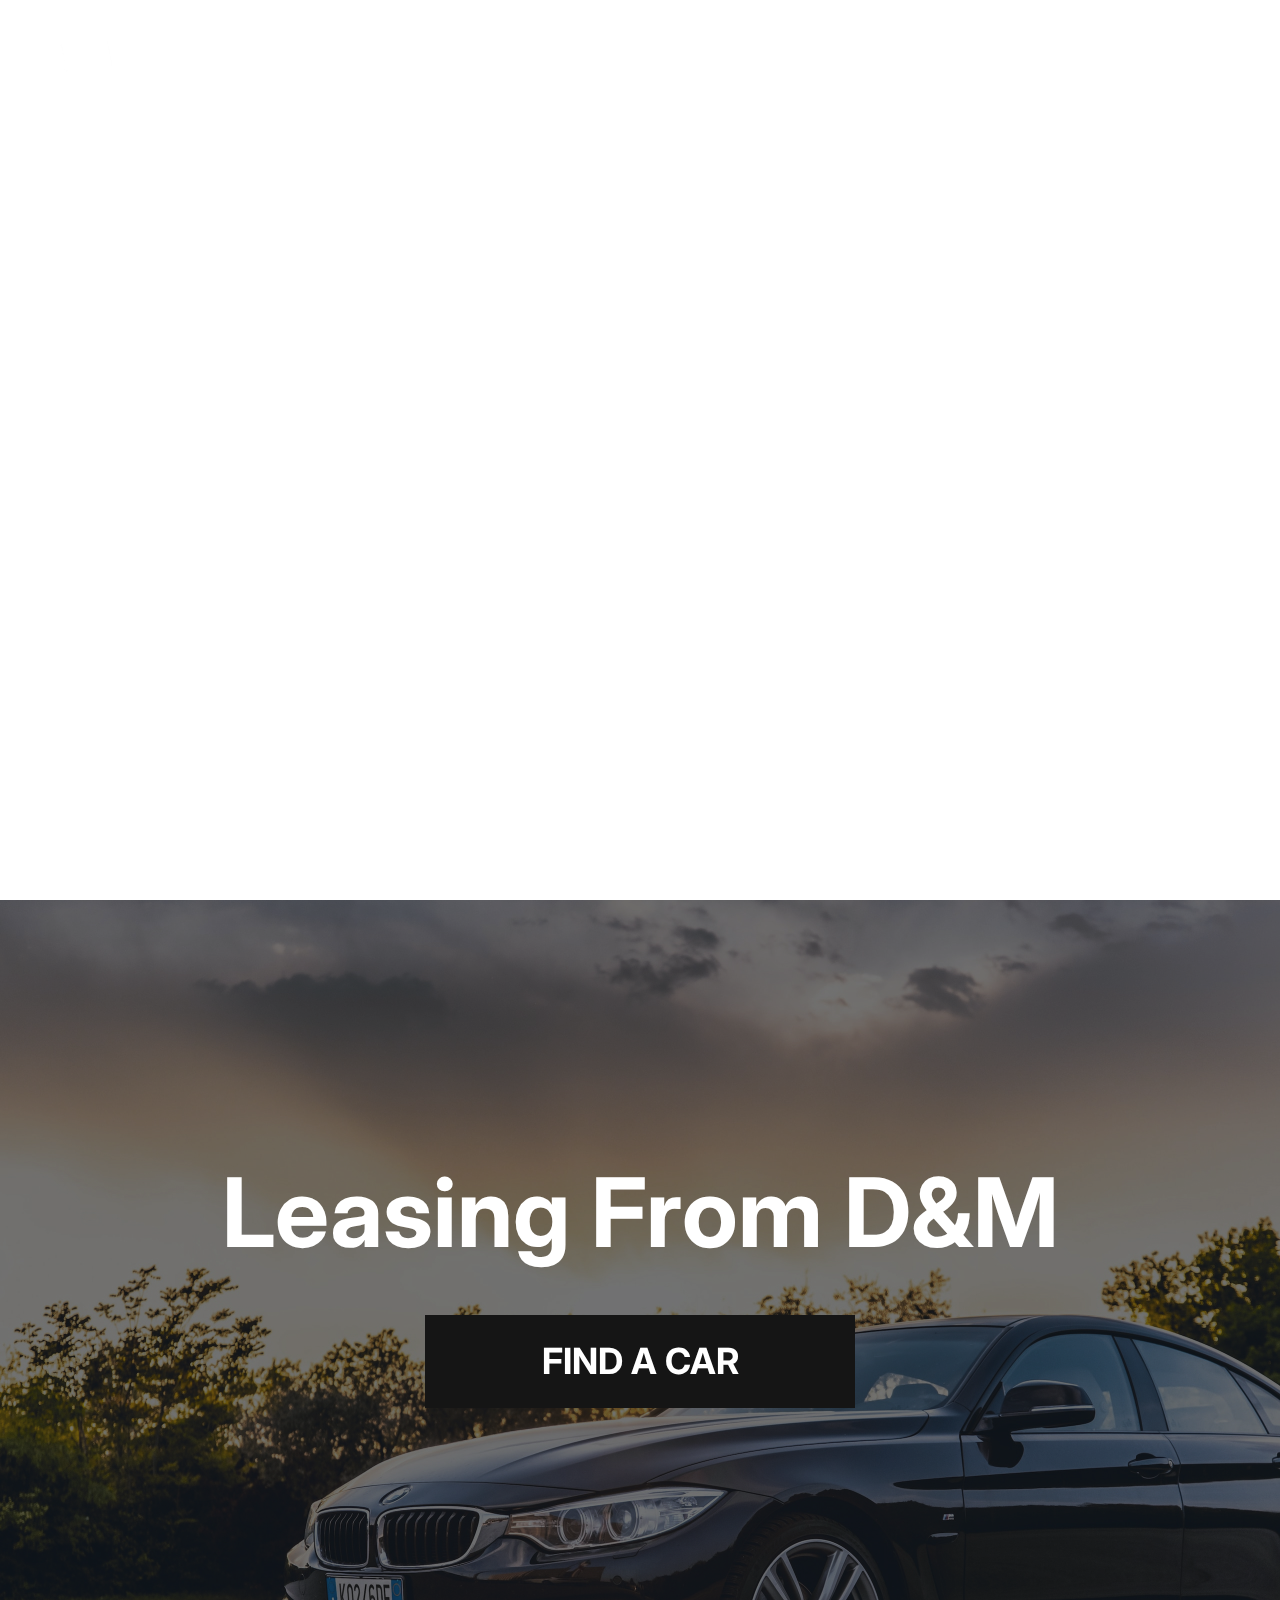
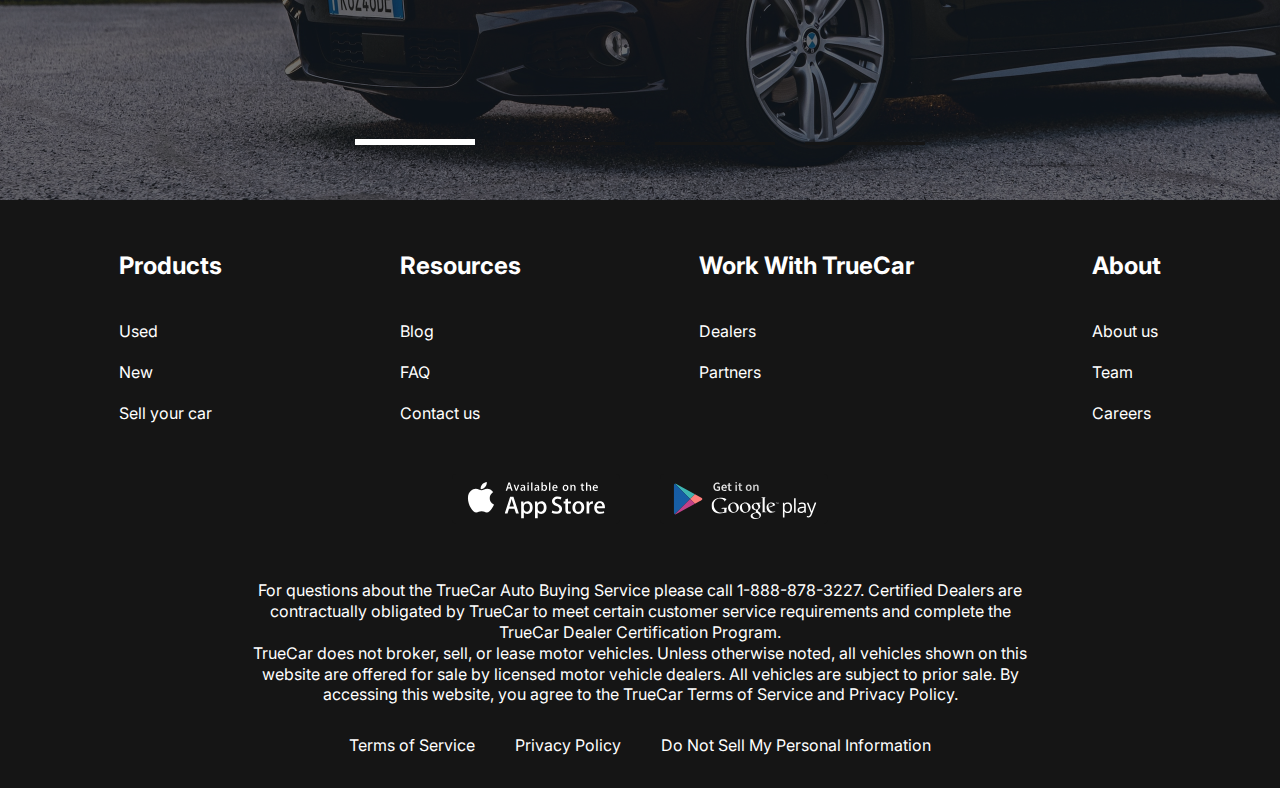
==== index.html @ af0cc196 "first commit 3:00" ====
<!DOCTYPE html>
<html lang="en">
<head>
  <meta charset="UTF-8">
  <meta http-equiv="X-UA-Compatible" content="IE=edge">
  <meta name="viewport" content="width=device-width, initial-scale=1.0">
  <title>Document</title>
  <link rel="preconnect" href="https://fonts.googleapis.com">
  <link rel="preconnect" href="https://fonts.gstatic.com" crossorigin>
  <link href="https://fonts.googleapis.com/css2?family=Inter:wght@400;700&family=Roboto:ital,wght@1,700&display=swap"
    rel="stylesheet">
    <link rel="stylesheet" href="https://cdn.jsdelivr.net/npm/swiper@11/swiper-bundle.min.css" />
  <link rel="stylesheet" href="css/style.css">
</head>
<body>

  <div class="wrapper">
    <header class="header header-main">
      <div class="container">
        <div class="header__inner">
          <a class="logo" href="#">
            <img class="logo__img" src="images/logo.svg" alt="">
          </a>
          <nav class="menu">
            <ul class="menu__list">
              <li class="menu__list-item">
                <a class="menu__list-link" href="#">NEW CARS</a>
              </li>
              <li class="menu__list-item">
                <a class="menu__list-link" href="#">PRE-OWNED CARS</a>
              </li>
              <li class="menu__list-item">
                <a class="menu__list-link" href="#">FINANCE</a>
              </li>
              <li class="menu__list-item">
                <a class="menu__list-link" href="#">LEASE VS BUY</a>
              </li>
              <li class="menu__list-item">
                <a class="menu__list-link" href="#">CONTACT US</a>
              </li>
            </ul>
          </nav>
        </div>
      </div>
    </header>
  </div>
    <main class="main">
     <section class="top">
      <div class="container">
        <h1 class="title">
          Leasing From D&M
        </h1>
        <a class="top__link" href="#">
          FIND A CAR 
        </a>
      </div>
     </section>
     <div class="slider">
      <div class="swiper">
        <div class="swiper-wrapper">
          <div class="swiper-slide" style="background-image: url(images/slide-1.jpg);"></div>
          <div class="swiper-slide" style="background-image: url(images/slide-1.jpg);"></div>
          <div class="swiper-slide" style="background-image: url(images/slide-1.jpg);"></div>
          <div class="swiper-slide" style="background-image: url(images/slide-1.jpg);"></div>

        </div>
        <div class="swiper-pagination"></div>
      </div>
     </div>
  </main>
    <footer class="footer">
      <div class="container">
        <nav class="footer__menu">
          <ul class="footer__menu-list">
            <li class="footer__menu-item">
              <p class="footer__menu-title">Products</p>
            </li>
            <li class="footer__menu-item">
              <a class="footer__menu-link" href="#">Used</a>
            </li>
            <li class="footer__menu-item">
              <a class="footer__menu-link" href="#">New</a>
            </li>
            <li class="footer__menu-item">
              <a class="footer__menu-link" href="#">Sell your car</a>
            </li>
          </ul>
          <ul class="footer__menu-list">
            <li class="footer__menu-item">
              <p class="footer__menu-title">Resources</p>
            </li>
            <li class="footer__menu-item">
              <a class="footer__menu-link" href="#">Blog</a>
            </li>
            <li class="footer__menu-item">
              <a class="footer__menu-link" href="#">FAQ</a>
            </li>
            <li class="footer__menu-item">
              <a class="footer__menu-link" href="#">Contact us</a>
            </li>
          </ul>
          <ul class="footer__menu-list">
            <li class="footer__menu-item">
              <p class="footer__menu-title">Work With TrueCar</p>
            </li>
            <li class="footer__menu-item">
              <a class="footer__menu-link" href="#">Dealers</a>
            </li>
            <li class="footer__menu-item">
              <a class="footer__menu-link" href="#">Partners</a>
            </li>
          </ul>
          <ul class="footer__menu-list">
            <li class="footer__menu-item">
              <p class="footer__menu-title">About</p>
            </li>
            <li class="footer__menu-item">
              <a class="footer__menu-link" href="#">About us</a>
            </li>
            <li class="footer__menu-item">
              <a class="footer__menu-link" href="#">Team</a>
            </li>
            <li class="footer__menu-item">
              <a class="footer__menu-link" href="#">Careers</a>
            </li>
          </ul>
        </nav>
          <ul class="app">
            <li class="app__item">
              <a class="app__class-link" href="#">
                <img class="app__item-img" src="images/appstore.svg" alt="">
              </a>
            </li>
            <li class="app__item">
              <a class="app__class-link" href="#">
                <img class="app__item-img" src="images/googleplay.svg" alt="">
              </a>
            </li>
          </ul>
          <div class="footer__copy">
            <p class="footer__copy-text">
              For questions about the TrueCar Auto Buying Service please call 1-888-878-3227.
              Certified Dealers are contractually obligated by TrueCar to meet certain customer service requirements and complete the
              TrueCar Dealer Certification Program.
            </p>
            <p class="footer__copy-text">
              TrueCar does not broker, sell, or lease motor vehicles. Unless otherwise noted, all vehicles shown on this website are
              offered for sale by licensed motor vehicle dealers. All vehicles are subject to prior sale. By accessing this website,
              you agree to the TrueCar Terms of Service and Privacy Policy.
            </p>
          </div>
          <nav class="copy__nav">
            <ul class="copy__nav-list">
              <li class="copy__nav-item">
                <a class="copy__nav-link" href="#">Terms of Service</a>
              </li>
              <li class="copy__nav-item">
                <a class="copy__nav-link" href="#">Privacy Policy</a>
              </li>
              <li class="copy__nav-item">
                <a class="copy__nav-link" href="#">Do Not Sell My Personal Information</a>
              </li>
            </ul>
          </nav>
      </div>
    </footer>
  </div>
  

  <script src="https://cdn.jsdelivr.net/npm/swiper@11/swiper-bundle.min.js"></script>
  <script src="js/main.js"></script>
</body>
</html>
---- css/style.css ----
html {
  box-sizing: border-box;
}

*,
*::after,
*::before {
  box-sizing: inherit;
  margin: 0;
  padding: 0;
}

html,
body {
  height: 100%;
}

ul {
  list-style-type: none;
}

a {
  text-decoration: none;
  color: inherit;
}

.wrapper {
  min-height: 100%;
  display: flex;
  flex-direction: column;
}

.container {
  max-width: 1220px;
  margin: 0 auto;
  padding: 10px auto;
}

body {
  font-family: 'Inter', sans-serif;
  font-size: 16px;
  font-weight: 400;
  line-height: 1.3;
}

.header {
  background-color: #151515;
}

.header-main {
  background-color: transparent;
  position: absolute;
  z-index: 5;
  left: 0;
  right: 0;
}

.header__inner {
  padding-top: 40px;
  padding-bottom: 45px;
  display: flex;
  justify-content: space-between;
  align-items: flex-end;
}

.menu__list {
  display: flex;
  gap: 35px;
}

.menu__list-link {
  color: #fff;
  text-transform: uppercase;
  font-weight: 700;
}

.footer {
  background-color: #151515;
  padding: 50px 0 32px;
  color: #fff;
}

.footer__menu {
  display: flex;
  justify-content: space-around;
  margin-bottom: 50px;
}

.footer__menu-list {
  max-width: 250px;
}

.footer__menu-title {
  font-weight: 700;
  font-size: 24px;
  padding-bottom: 20px;
}

.footer__menu-item+.footer__menu-item {
  padding-top: 20px;
}

.app {
  display: flex;
  justify-content: center;
  gap: 40px;
  margin-bottom: 52px;
}

.footer__copy {
  max-width: 800px;
  margin: 0 auto 30px;
  text-align: center;
}

.copy__nav-list {
  display: flex;
  justify-content: center;
  gap: 40px;
}

.main {
  flex-grow: 1;
}

.top {
  color: #fff;
  text-align: center;
  padding-top: 250px;
  padding-bottom: 50px;
  position: absolute;
  z-index: 5;
  left: 0;
  right: 0;
}

.title {
  padding-bottom: 40px;
  font-size: 96px;
  font-weight: 700;
}

.top__link {
  background-color: #151515;
  padding: 23px;
  max-width: 430px;
  width: 100%;
  display: inline-block;
  text-transform: uppercase;
  font-size: 36px;
  font-weight: 700;
}

.swiper::after{
  content: '';
  background: rgba(21, 21, 21,.6);
  position: absolute;
  z-index: 5;
  left: 0;
  right: 0;
  bottom: 0;
  top: 0;

}


.swiper-wrapper {
}

.swiper-slide {
  background-repeat: no-repeat;
  block-size: cover;
  background-position: center;
  height: 100vh;
}

.swiper-pagination-bullet{
  width: 120px;
  height: 3px;
  background-color: #151515;
  border-radius: 0;
  opacity: 1;
}


.swiper-pagination-horizontal.swiper-pagination-bullets .swiper-pagination-bullet {
  margin: 0 15px;
}
 

.swiper-pagination-bullets.swiper-pagination-horizontal {
  bottom: 50px;
}

.swiper-pagination-bullet-active{
  height: 6px;
  background-color: #fff;
}
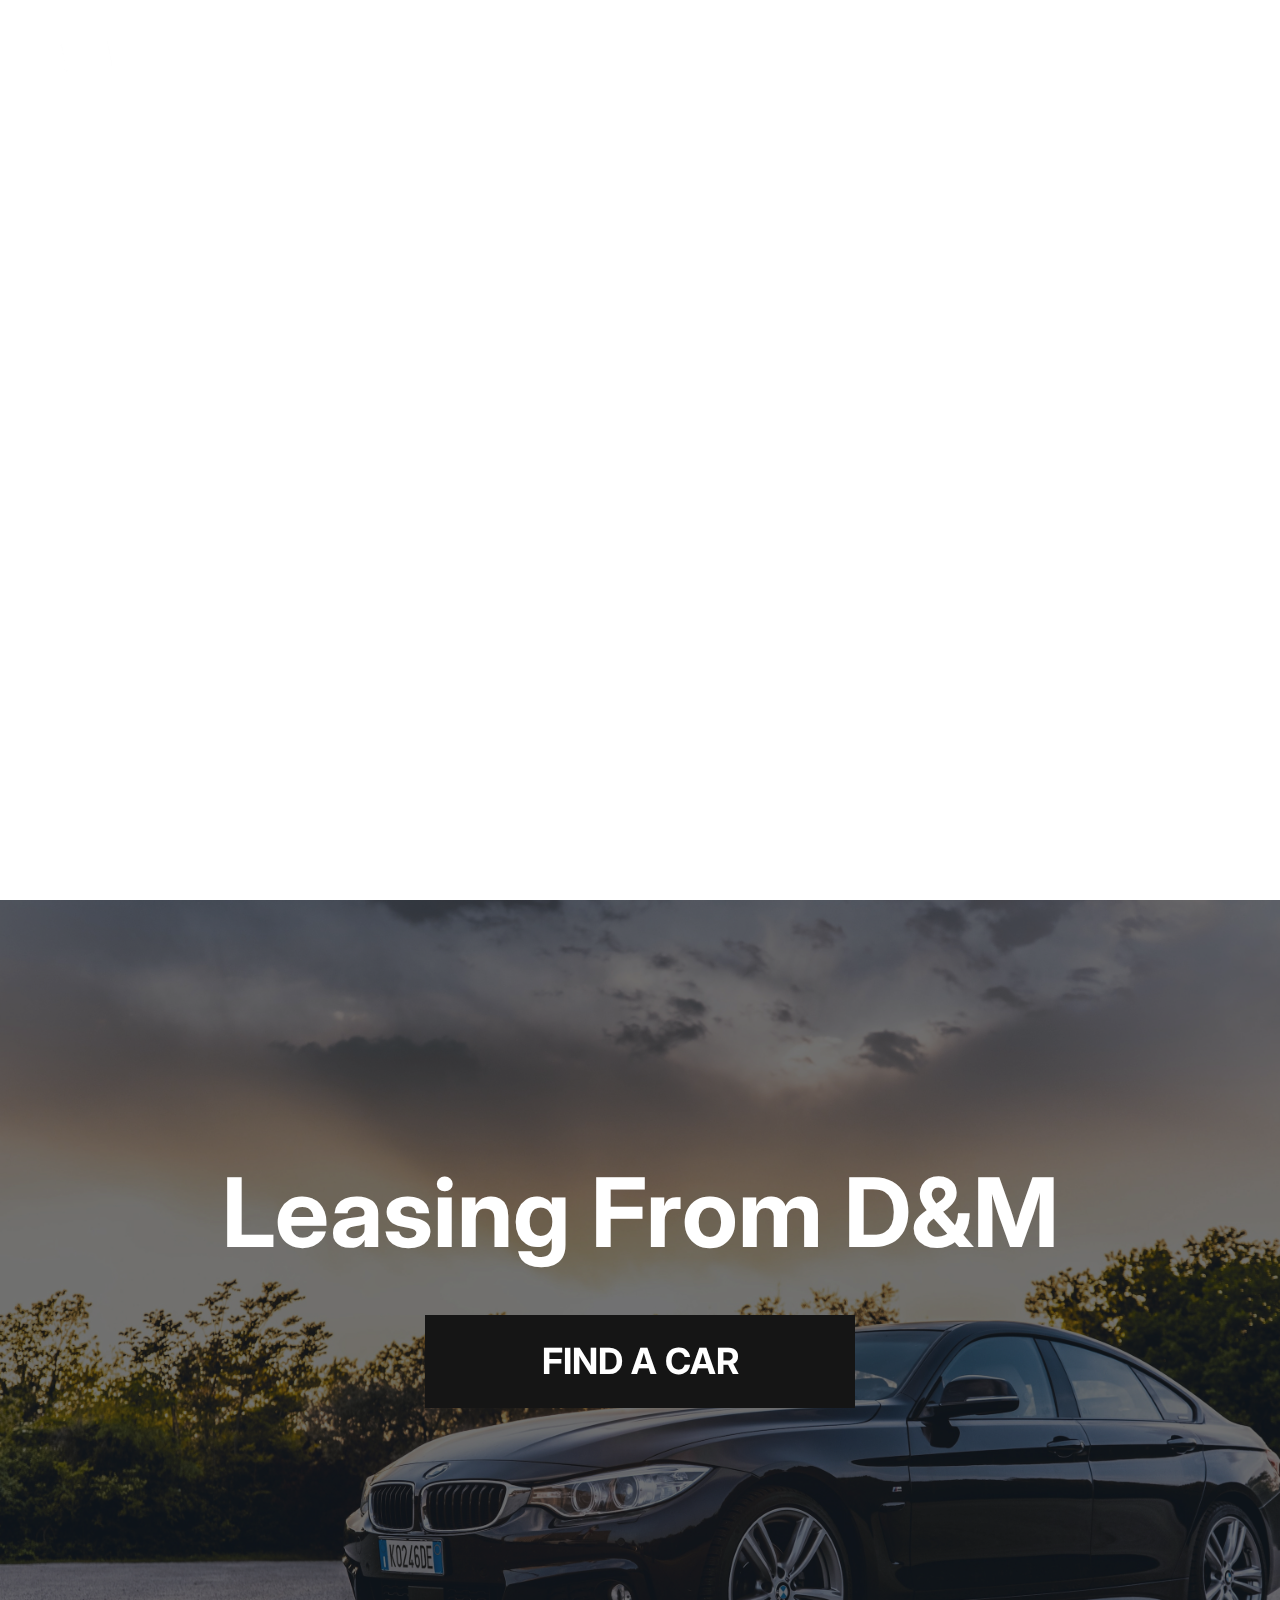
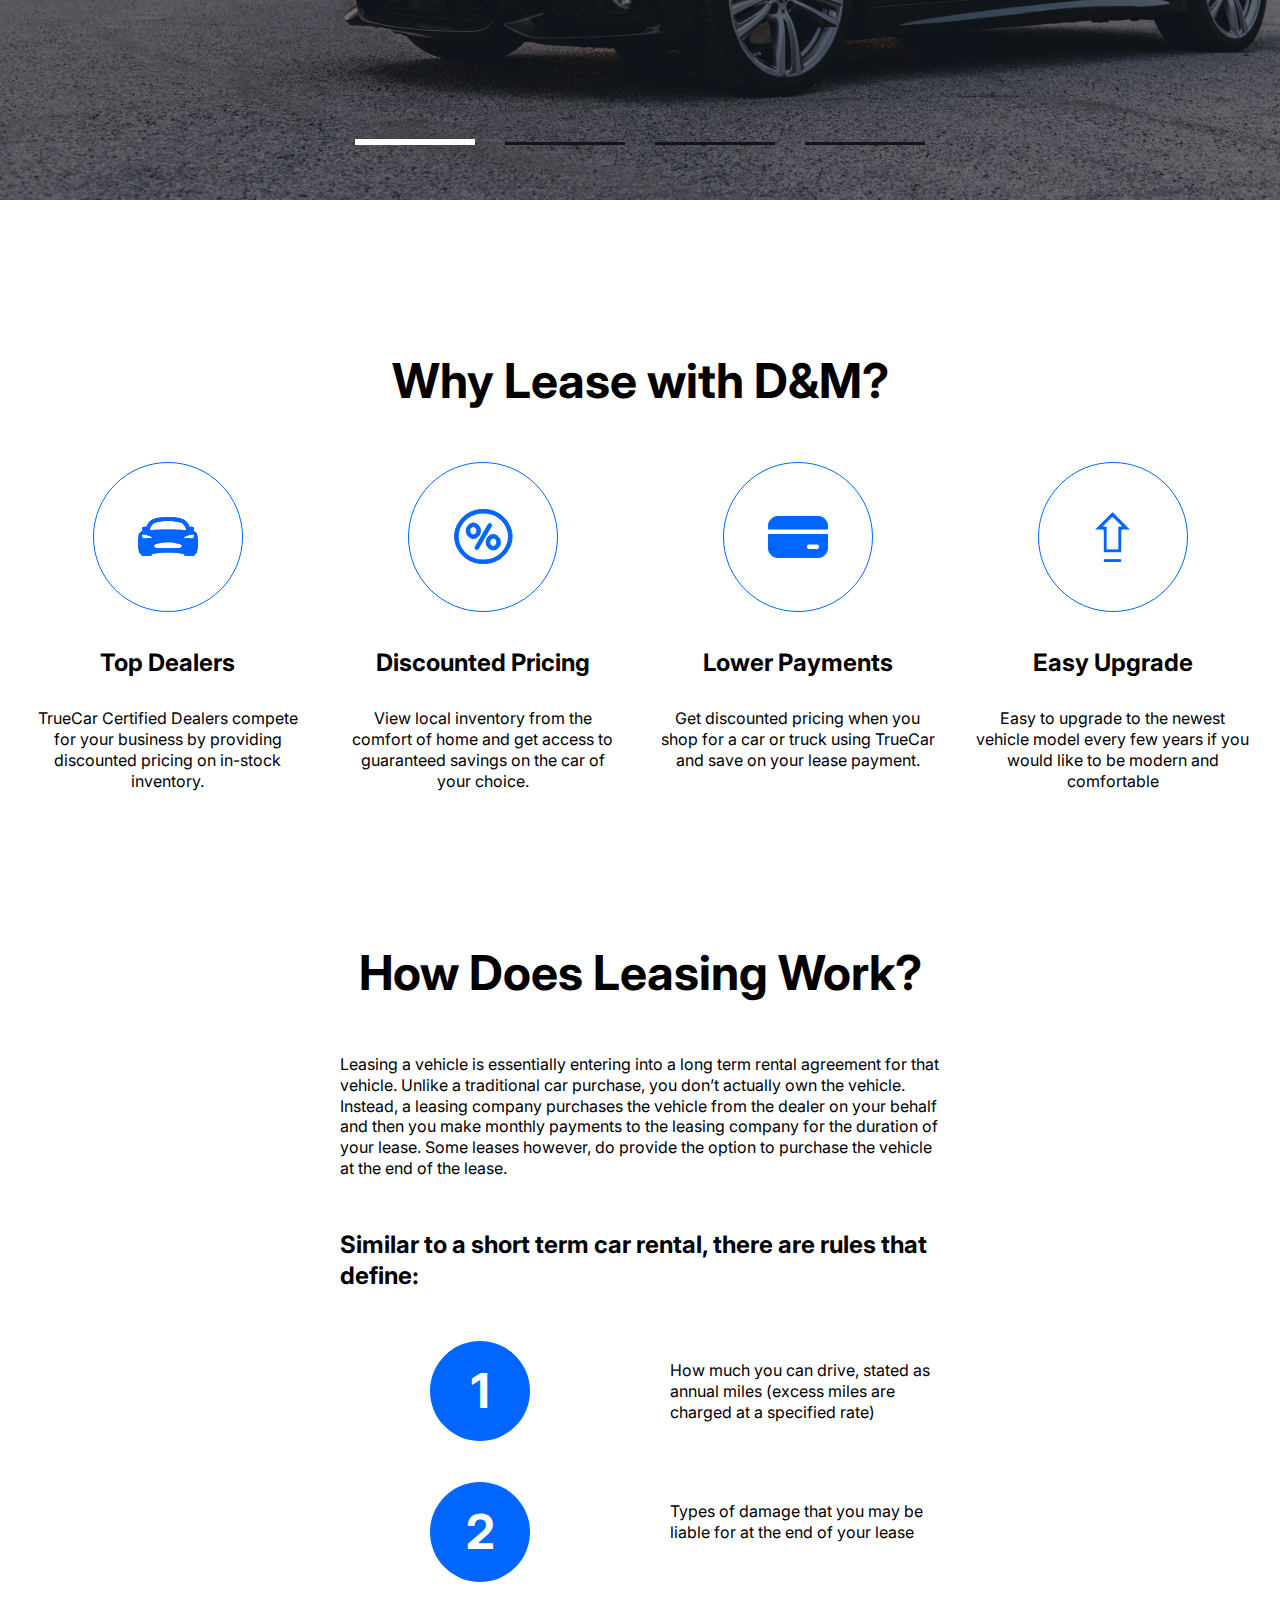
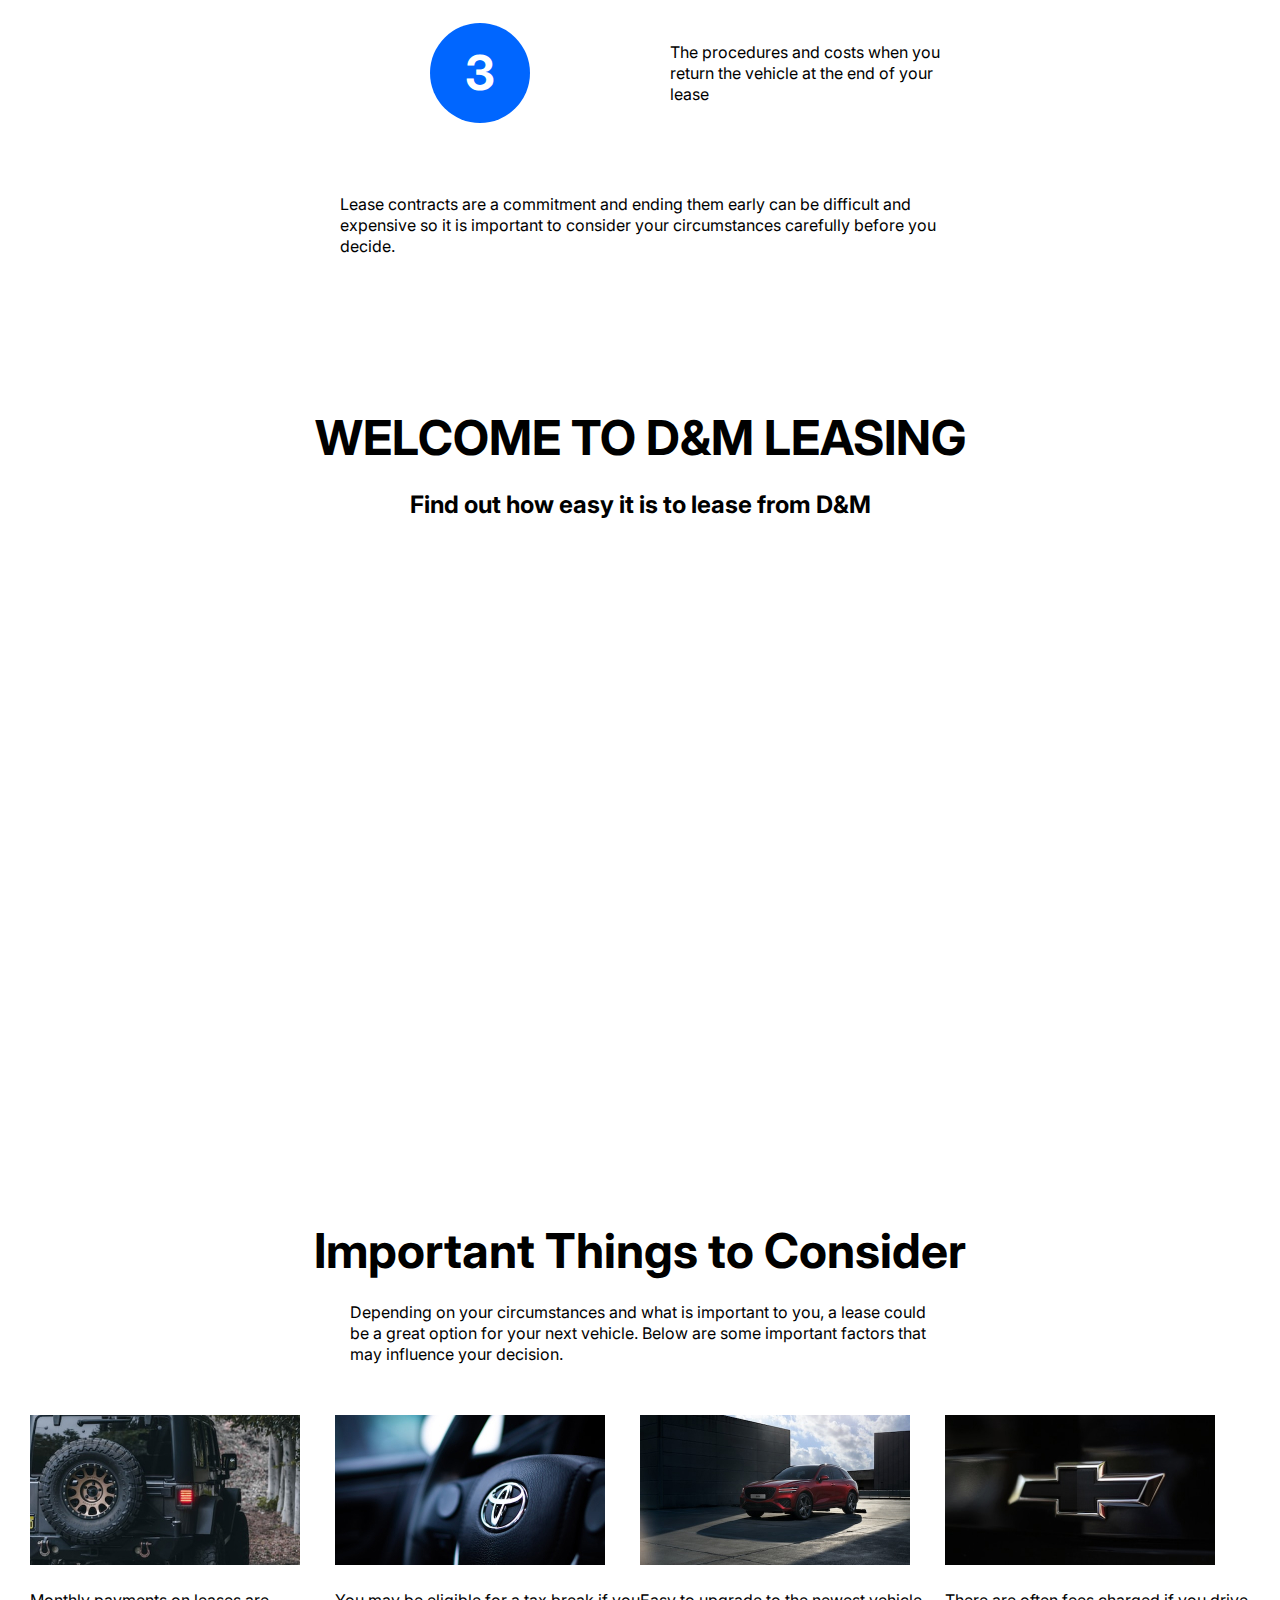
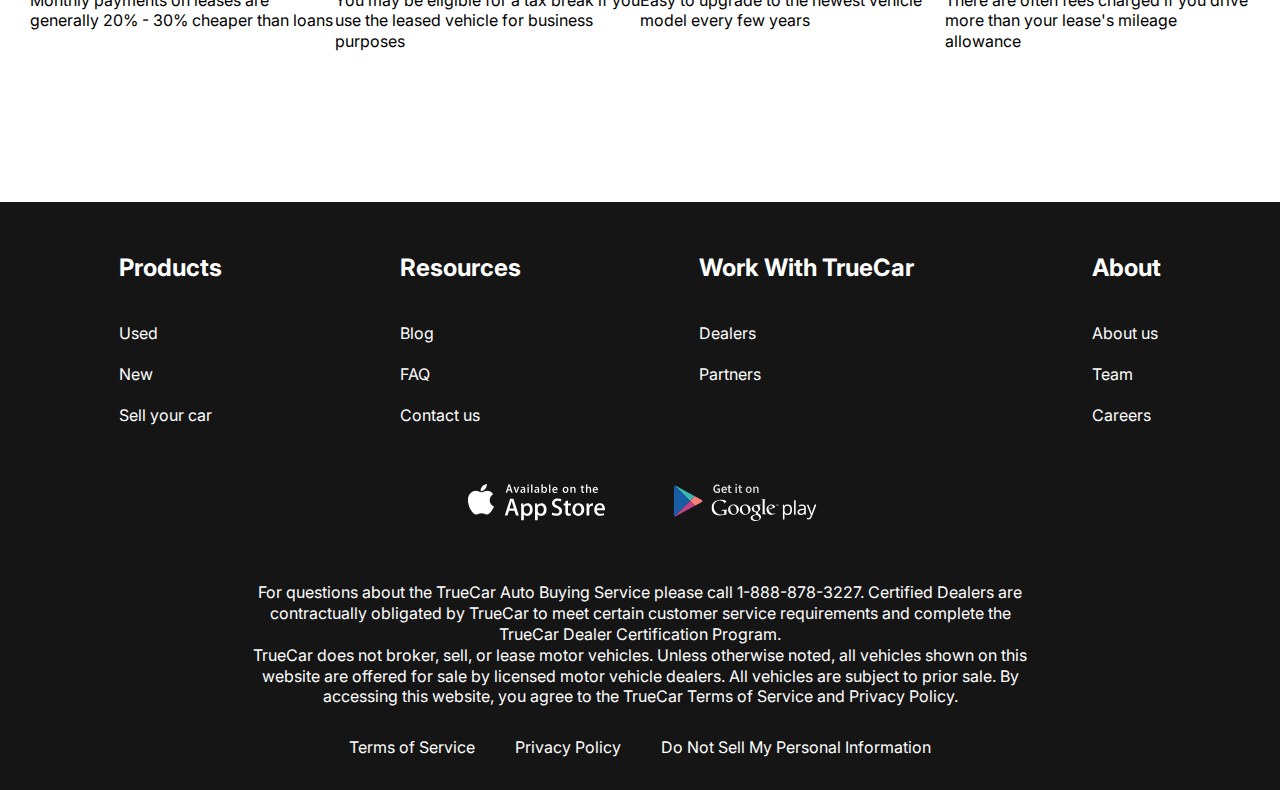
==== commit 7e9e46ce: "add contacts- page" ====
--- a/index.html
+++ b/index.html
@@ -7,18 +7,17 @@
   <title>Document</title>
   <link rel="preconnect" href="https://fonts.googleapis.com">
   <link rel="preconnect" href="https://fonts.gstatic.com" crossorigin>
-  <link href="https://fonts.googleapis.com/css2?family=Inter:wght@400;700&family=Roboto:ital,wght@1,700&display=swap"
+  <link href="https://fonts.googleapis.com/css2?family=Inter:wght@400;700&display=swap"
     rel="stylesheet">
-    <link rel="stylesheet" href="https://cdn.jsdelivr.net/npm/swiper@11/swiper-bundle.min.css" />
+    <link rel="stylesheet" href="https://cdn.jsdelivr.net/npm/swiper@9/swiper-bundle.min.css" />
   <link rel="stylesheet" href="css/style.css">
 </head>
 <body>
-
-  <div class="wrapper">
+ <div class="wrapper">
     <header class="header header-main">
       <div class="container">
         <div class="header__inner">
-          <a class="logo" href="#">
+          <a class="logo" href="index.html">
             <img class="logo__img" src="images/logo.svg" alt="">
           </a>
           <nav class="menu">
@@ -36,7 +35,7 @@
                 <a class="menu__list-link" href="#">LEASE VS BUY</a>
               </li>
               <li class="menu__list-item">
-                <a class="menu__list-link" href="#">CONTACT US</a>
+                <a class="menu__list-link" href="contacts.html">CONTACT US</a>
               </li>
             </ul>
           </nav>
@@ -62,11 +61,139 @@
           <div class="swiper-slide" style="background-image: url(images/slide-1.jpg);"></div>
           <div class="swiper-slide" style="background-image: url(images/slide-1.jpg);"></div>
           <div class="swiper-slide" style="background-image: url(images/slide-1.jpg);"></div>
-
         </div>
         <div class="swiper-pagination"></div>
       </div>
      </div>
+     <section class="why-lease">
+      <div class="container">
+        <h2 class="section-title">
+          Why Lease with D&M?
+        </h2>
+        <ul class="why-lease__list">
+          <li class="why-lease__item">
+            <img class="why-lease__item-img" src="images/why-lease-1.svg" alt="">
+            <h3 class="why-lease__item-title">
+              Top Dealers
+            </h3>
+            <p class="why-lease__item-text">
+              TrueCar Certified Dealers compete for your business by providing discounted pricing on in-stock inventory.
+            </p>
+          </li>
+            <li class="why-lease__item">
+            <img class="why-lease__item-img" src="images/why-lease-2.svg" alt="">
+            <h3 class="why-lease__item-title">
+              Discounted Pricing
+            </h3>
+            <p class="why-lease__item-text">
+              View local inventory from the comfort of home and get access to guaranteed savings on the car of your choice.
+            </p>
+          </li>
+          <li class="why-lease__item">
+            <img class="why-lease__item-img" src="images/why-lease-3.svg" alt="">
+            <h3 class="why-lease__item-title">
+              Lower Payments
+            </h3>
+            <p class="why-lease__item-text">
+              Get discounted pricing when you shop for a car or truck using TrueCar and save on your lease payment.
+            </p>
+          </li>
+          <li class="why-lease__item">
+            <img class="why-lease__item-img" src="images/why-lease-4.svg" alt="">
+            <h3 class="why-lease__item-title">
+              Easy Upgrade
+            </h3>
+            <p class="why-lease__item-text">
+              Easy to upgrade to the newest vehicle model every few years if you would like to be modern and comfortable
+            </p>
+          </li>
+        </ul>
+      </div>
+     </section>
+     <section class="how-does">
+      <div class="container">
+        <div class="how-does__inner">
+          <h2 class="section-title">
+            How Does Leasing Work?
+          </h2>
+          <p class="how-does__text">
+            Leasing a vehicle is essentially entering into a long term rental agreement for that vehicle. Unlike a traditional car
+            purchase, you don’t actually own the vehicle. Instead, a leasing company purchases the vehicle from the dealer on your
+            behalf and then you make monthly payments to the leasing company for the duration of your lease. Some leases however, do
+            provide the option to purchase the vehicle at the end of the lease.
+          </p>
+          <h4 class="how__does-title">
+            Similar to a short term car rental, there are rules that define:
+          </h4>
+          <ol class="how__does-list">
+            <li class="how__does-item">
+              How much you can drive, stated as annual miles (excess miles are charged at a specified rate)
+            </li>
+            <li class="how__does-item">
+              Types of damage that you may be liable for at the end of your lease
+            </li>
+            <li class="how__does-item">
+              The procedures and costs when you return the vehicle at the end of your lease
+            </li>
+          </ol>
+           <p class="how-does__text">
+            Lease contracts are a commitment and ending them early can be difficult and expensive so it is important to consider
+            your circumstances carefully before you decide.
+           </p>
+        </div>
+      </div>
+    </section>
+    <section class="video">
+      <div class="container">
+        <h2 class="section-title video__title">
+          WELCOME TO D&M LEASING
+        </h2>
+        <p class="video__text">
+          Find out how easy it is to lease from D&M
+        </p>
+        <iframe class="video__content" width="1000" height="500" src="https://www.youtube.com/embed/INRncaJ6Dxc?si=k_NRk_J0hWysjQ5Q&amp;controls=0"
+          title="YouTube video player" frameborder="0"
+          allow="accelerometer; autoplay; clipboard-write; encrypted-media; gyroscope; picture-in-picture; web-share"
+          allowfullscreen></iframe>
+      </div>
+    </section>
+    <section class="important">
+      <div class="container">
+        <h2 class="section-title important__title">
+          Important Things to Consider
+        </h2>
+        <p class="important__text">
+          Depending on your circumstances and what is important to you, a lease could be a great option for your next vehicle.
+          Below are some important factors that may influence your decision.
+        </p>
+        <ul class="important__list">
+          <li class="important__item">
+            <img class="important__item-img" src="images/imp-1.jpg" alt="">
+            <p class="important__item-text">
+              Monthly payments on leases are generally 20% - 30% cheaper than loans
+            </p>
+          </li>
+          <li class="important__item">
+            <img class="important__item-img" src="images/imp-2.jpg" alt="">
+            <p class="important__item-text">
+              You may be eligible for a tax break if you use the leased vehicle for business purposes
+            </p>
+          </li>
+          <li class="important__item">
+            <img class="important__item-img" src="images/imp-3.jpg" alt="">
+            <p class="important__item-text">
+              Easy to upgrade to the newest vehicle model every few years
+            </p>
+          </li>
+          <li class="important__item">
+            <img class="important__item-img" src="images/imp-4.jpg" alt="">
+            <p class="important__item-text">
+              There are often fees charged if you drive more than your lease's mileage allowance
+            </p>
+          </li>
+        </ul>
+      </div>
+    </section>
   </main>
     <footer class="footer">
       <div class="container">
@@ -167,7 +294,7 @@
   </div>
   
 
-  <script src="https://cdn.jsdelivr.net/npm/swiper@11/swiper-bundle.min.js"></script>
+  <script src="https://cdn.jsdelivr.net/npm/swiper@9/swiper-bundle.min.js"></script>
   <script src="js/main.js"></script>
 </body>
 </html>--- a/css/style.css
+++ b/css/style.css
@@ -1,10 +1,8 @@
 html {
   box-sizing: border-box;
-}
-
-*,
-*::after,
-*::before {
+ }
+
+*, *::after,  *::before {
   box-sizing: inherit;
   margin: 0;
   padding: 0;
@@ -22,32 +20,39 @@
 a {
   text-decoration: none;
   color: inherit;
-}
-
-.wrapper {
+} 
+
+.section-title{
+  margin-bottom: 50px;
+  font-size: 48px;
+  font-weight: 700;
+  text-align: center;
+}
+
+.wrapper{
   min-height: 100%;
   display: flex;
   flex-direction: column;
 }
 
-.container {
+.container{
   max-width: 1220px;
   margin: 0 auto;
   padding: 10px auto;
 }
 
-body {
+body{
   font-family: 'Inter', sans-serif;
   font-size: 16px;
   font-weight: 400;
   line-height: 1.3;
 }
 
-.header {
+.header{
   background-color: #151515;
 }
 
-.header-main {
+.header-main{
   background-color: transparent;
   position: absolute;
   z-index: 5;
@@ -68,7 +73,7 @@
   gap: 35px;
 }
 
-.menu__list-link {
+.menu__list-link { 
   color: #fff;
   text-transform: uppercase;
   font-weight: 700;
@@ -96,7 +101,7 @@
   padding-bottom: 20px;
 }
 
-.footer__menu-item+.footer__menu-item {
+.footer__menu-item + .footer__menu-item {
   padding-top: 20px;
 }
 
@@ -153,7 +158,7 @@
 
 .swiper::after{
   content: '';
-  background: rgba(21, 21, 21,.6);
+  background: rgba(21,21,21,.6);
   position: absolute;
   z-index: 5;
   left: 0;
@@ -164,12 +169,10 @@
 }
 
 
-.swiper-wrapper {
-}
 
 .swiper-slide {
   background-repeat: no-repeat;
-  block-size: cover;
+  background-size: cover;
   background-position: center;
   height: 100vh;
 }
@@ -195,4 +198,226 @@
 .swiper-pagination-bullet-active{
   height: 6px;
   background-color: #fff;
-}+}
+
+.why-lease{
+  padding: 150px 0;
+}
+
+.why-lease__list{
+  display: grid;
+  grid-template-columns: repeat(4, 1fr);
+  gap: 40px;
+  text-align: center;
+}
+.why-lease__item-img{
+  margin-bottom: 30px;
+
+}
+.why-lease__item-title{
+ margin-bottom: 30px;
+ font-size: 24px;
+ font-weight: 700;
+}
+
+.how-does{
+  padding-bottom: 150px;
+}
+.how-does__inner{
+  max-width: 600px;
+  margin: 0 auto;
+}
+
+.how__does-title{
+  font-size: 24px;
+  font-weight: 700;
+  padding-top: 50px;
+}
+
+.how__does-list{
+  padding: 50px 0 70px;
+  counter-reset: myCounter;
+}
+
+.how__does-item{
+  list-style-type: none;
+  width: 270px;
+  position: relative;
+  margin-left: auto;
+  padding-left: 240px;
+  box-sizing: content-box;
+  padding: 19px 0 19px 240px;
+  min-height: 63px;
+}
+
+.how__does-item + .how__does-item{
+ margin-top: 40px;
+}
+
+.how__does-item::before{
+  counter-increment: myCounter;
+  content: counter(myCounter);
+  display: flex;
+  justify-content: center;
+  align-items: center; 
+  font-size: 48px;
+  font-weight: 700;
+  background-color: #0066ff;
+  width: 100px;
+  height: 100px;
+  border-radius: 50%;
+  color: #fff;
+  position: absolute;
+  left: 0;
+  top: 0;
+} 
+
+.video{
+  padding-bottom: 150px;
+}
+
+.video__title{
+  margin-bottom: 20px;
+} 
+
+.video__text{
+  font-size: 24px;
+  font-weight: 700;
+  margin-bottom: 50px;
+  text-align: center;
+}
+
+.video__content{
+  margin: 0 auto;
+  display: block;
+}
+.important{
+  padding-bottom: 150px;
+}
+
+.important__title{
+  margin-bottom: 20px;
+}
+.important__text{
+  max-width: 580px;
+  margin: 0 auto 50px;
+}
+
+.important__list{
+  display: grid;
+  grid-template-columns: repeat(4, 1fr);
+}
+
+.important__item-img{
+  margin-bottom: 20px;
+}
+
+.contacts{
+  padding: 100px 0 150px;
+}
+
+.contacts__title{
+  margin-bottom: 20px;
+}
+
+.contacts__text{
+  text-align: center;
+  font-weight: 700;
+  font-size: 24px;
+  margin-bottom: 50px;
+  padding: 0 100px;
+}
+
+.form{
+  max-width: 580px;
+  margin: 0 auto;
+  display: flex; 
+  justify-content: space-between;
+  flex-wrap: wrap;
+}
+
+.form__input{
+  width: 270px;
+  padding: 18px 20px;
+  display: inline-block;
+  border: 1px solid #0066FF;
+  margin-bottom: 50px;
+  font-family: 'Inter', sans-serif;
+  font-size: 16px;
+  font-weight: 400;
+  line-height: 1.3;
+  color: #000;
+}
+   
+
+.form__input::placeholder,
+.form__textarea::placeholder{
+  font-family: 'Inter', sans-serif;
+  font-size: 16px;
+  font-weight: 400;
+  line-height: 1.3;
+  color: #000;
+  opacity: 0.5;
+}
+
+.form__textarea{
+  width: 100%;
+  resize: none;
+  padding: 28px 20px;
+  height: 290px;
+  border: 1px solid #0066FF;
+  font-family: 'Inter', sans-serif;
+  font-size: 16px;
+  font-weight: 400;
+  line-height: 1.3;
+  color: #000;
+  margin-bottom: 50px;
+}
+
+.form__btn{
+  text-transform: uppercase;
+  color: #fff;
+  background-color: #151515;
+  font-family: 'Inter', sans-serif;
+  font-size: 16px;
+  font-weight: 400;
+  padding: 13px 61px;
+  margin: 0 auto;
+}
+
+.blog{
+  padding-bottom: 150px;
+}
+
+.blog__items{
+  display: grid;
+  grid-template-columns: repeat(2, 1fr);
+  gap: 40px;
+}
+
+.blog__item{
+  display: flex;
+  justify-content: space-between;
+  flex-wrap: wrap;
+}
+
+.blog__item-img{
+  margin-bottom: 30px;
+  width: 100%;
+}
+
+.blog__item-title{
+  flex-basis: 446px;
+  font-size: 24px;
+  font-weight: 700;
+}
+
+.blog__item-link{
+  color: #fff;
+  background-color: #0066ff;
+  padding: 4px 20px;
+}
+
+
+
+
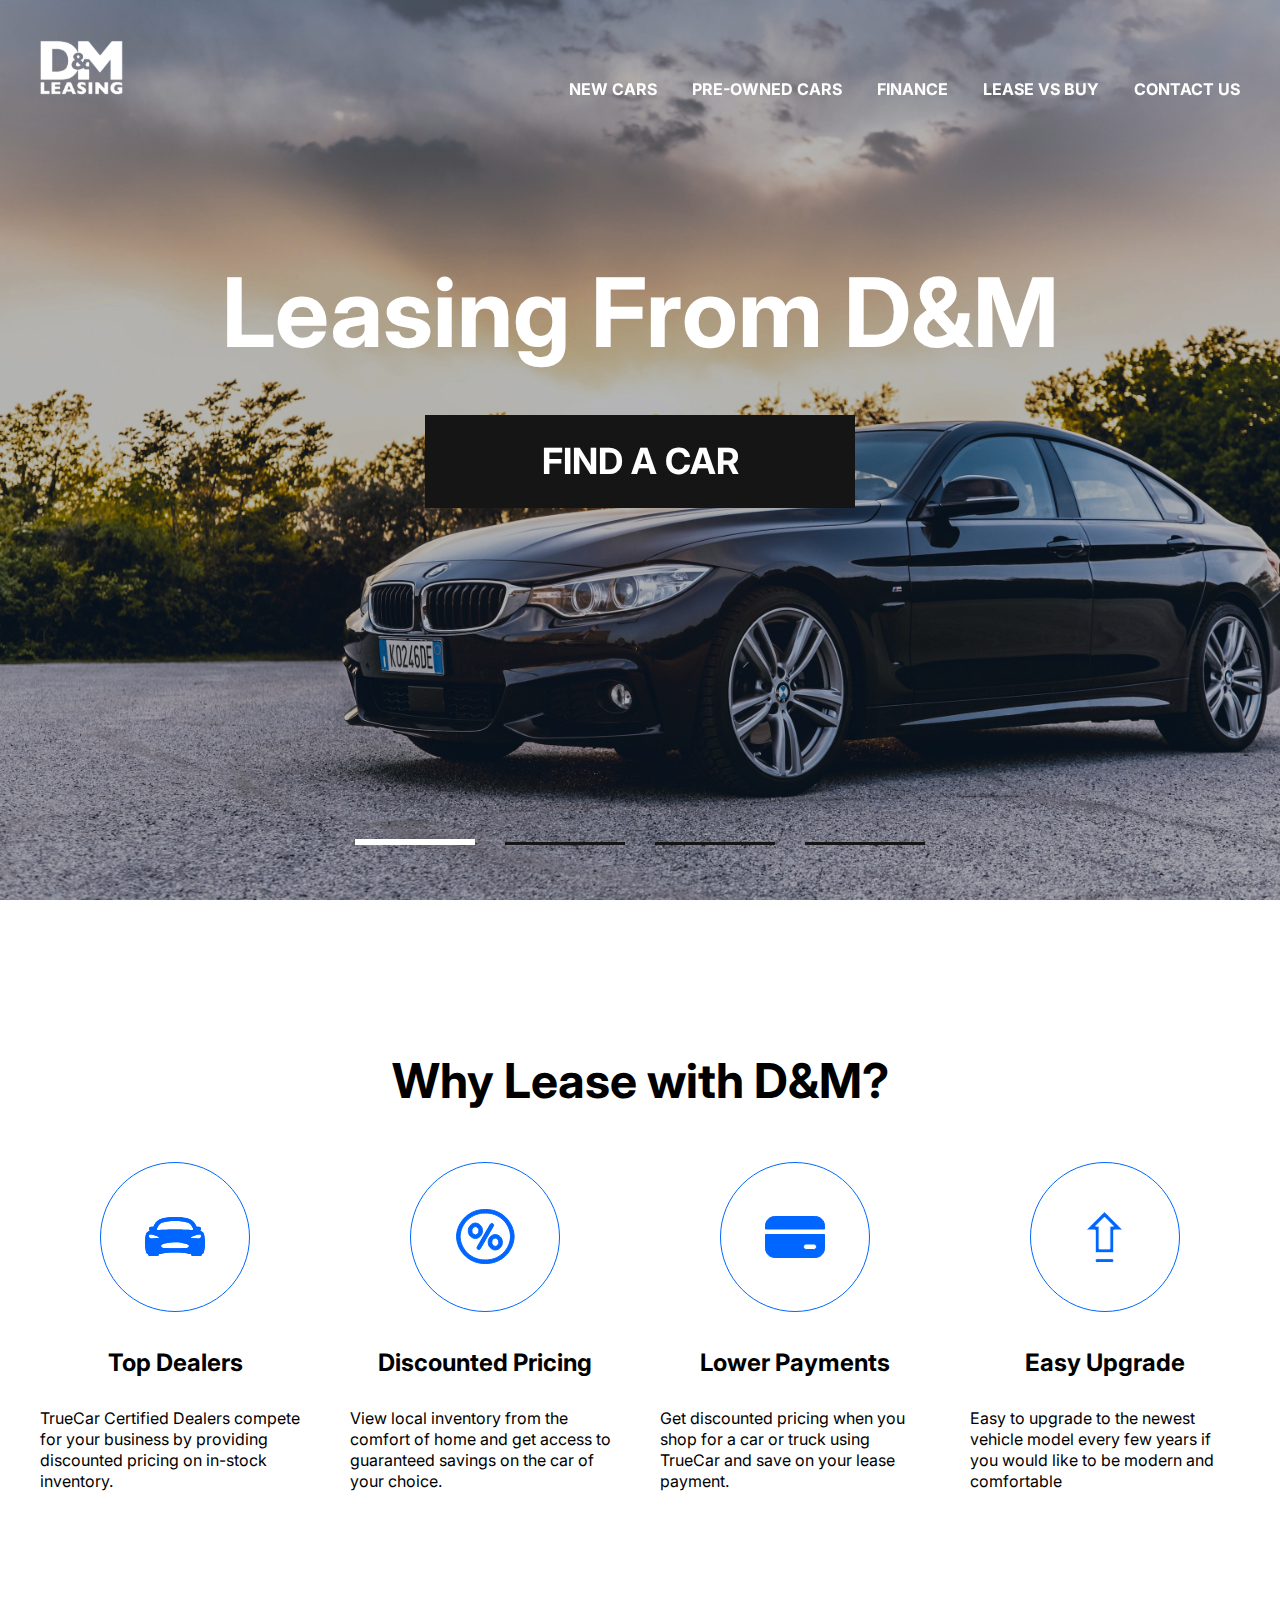
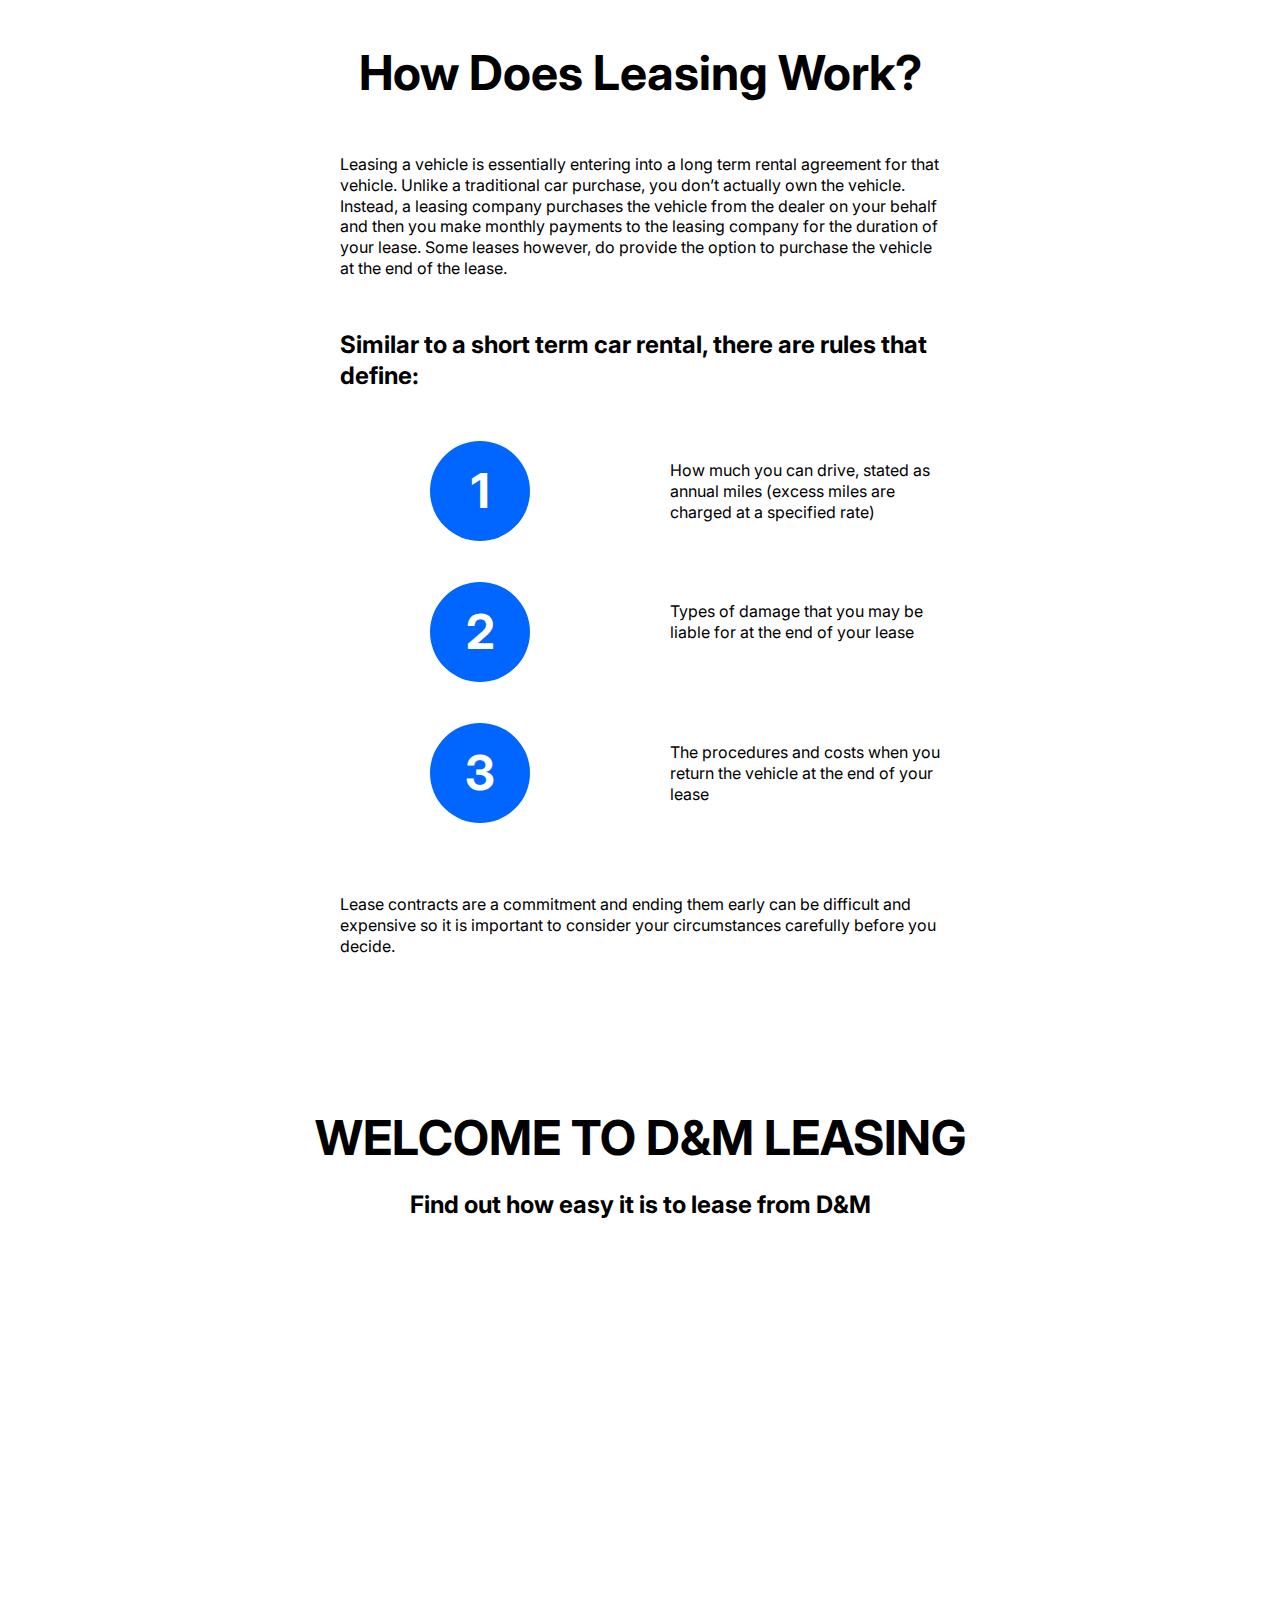
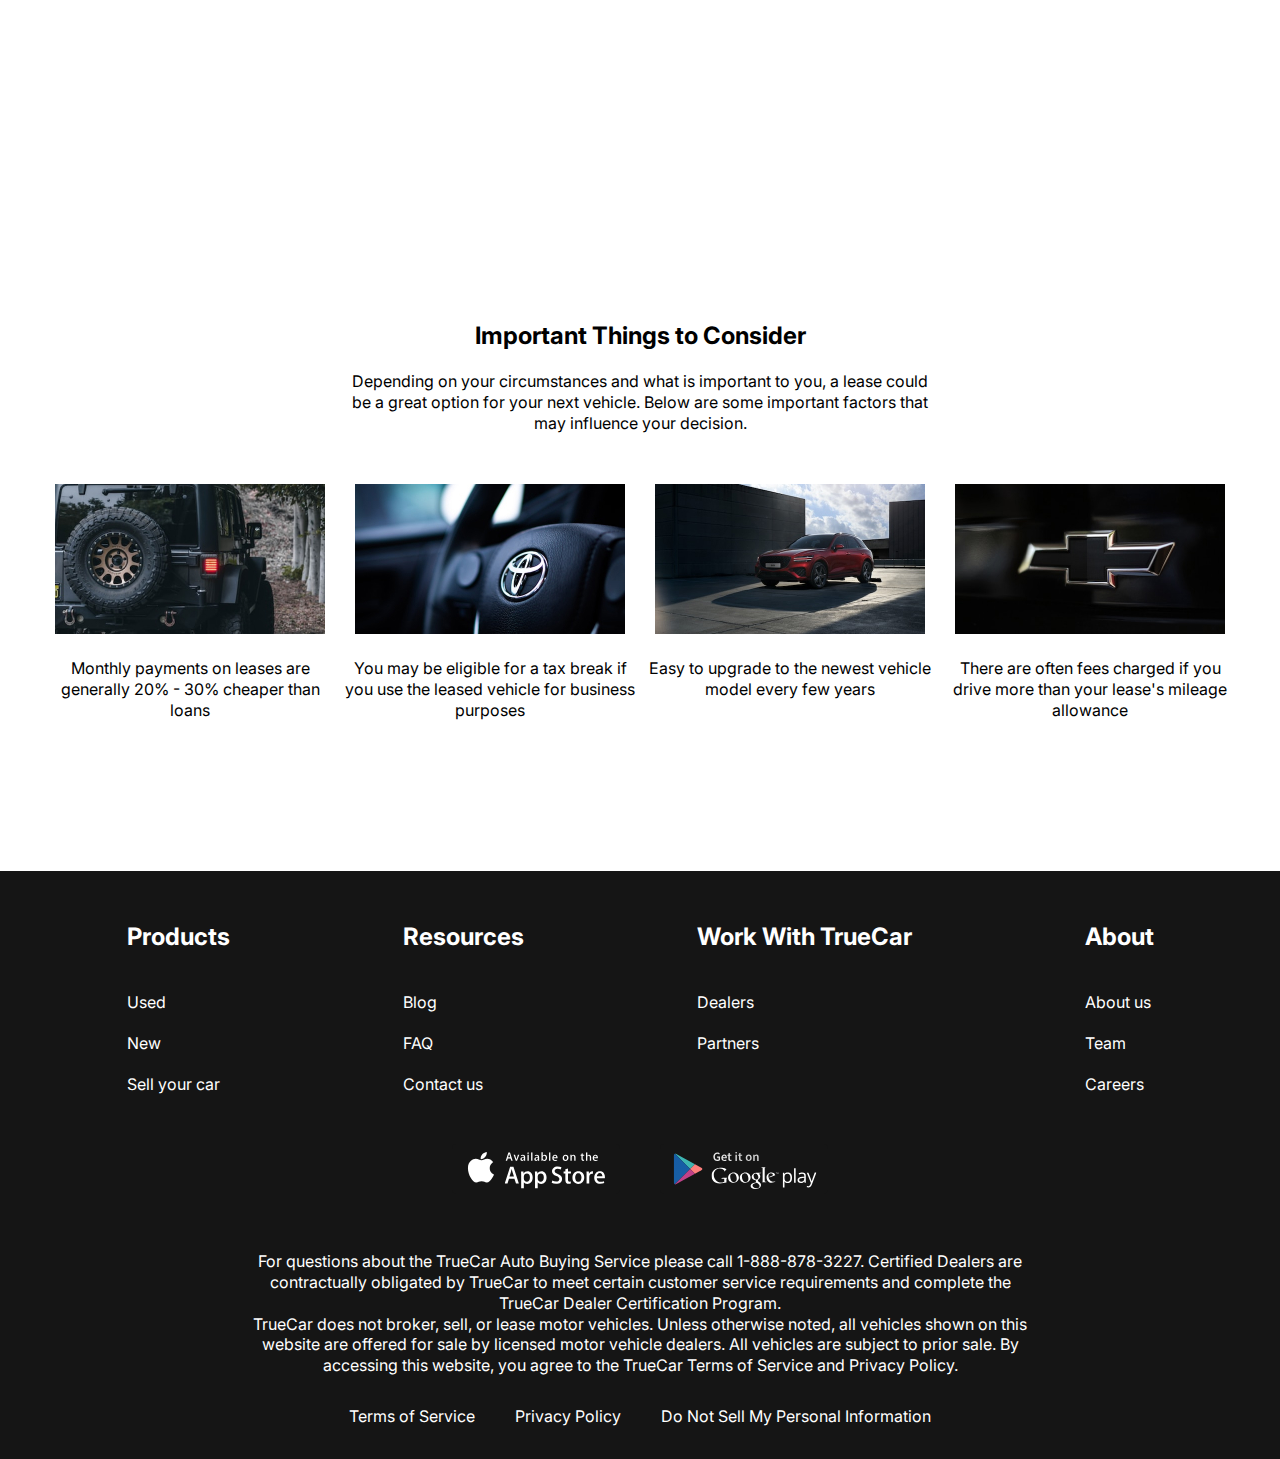
==== commit f3b21309: "add before finish" ====
--- a/index.html
+++ b/index.html
@@ -1,5 +1,6 @@
 <!DOCTYPE html>
 <html lang="en">
+
 <head>
   <meta charset="UTF-8">
   <meta http-equiv="X-UA-Compatible" content="IE=edge">
@@ -7,13 +8,13 @@
   <title>Document</title>
   <link rel="preconnect" href="https://fonts.googleapis.com">
   <link rel="preconnect" href="https://fonts.gstatic.com" crossorigin>
-  <link href="https://fonts.googleapis.com/css2?family=Inter:wght@400;700&display=swap"
-    rel="stylesheet">
-    <link rel="stylesheet" href="https://cdn.jsdelivr.net/npm/swiper@9/swiper-bundle.min.css" />
+  <link href="https://fonts.googleapis.com/css2?family=Inter:wght@400;700&display=swap" rel="stylesheet">
+  <link rel="stylesheet" href="https://cdn.jsdelivr.net/npm/swiper@9/swiper-bundle.min.css" />
   <link rel="stylesheet" href="css/style.css">
 </head>
+
 <body>
- <div class="wrapper">
+  <div class="wrapper">
     <header class="header header-main">
       <div class="container">
         <div class="header__inner">
@@ -23,7 +24,7 @@
           <nav class="menu">
             <ul class="menu__list">
               <li class="menu__list-item">
-                <a class="menu__list-link" href="#">NEW CARS</a>
+                <a class="menu__list-link" href="new-cars.html">NEW CARS</a>
               </li>
               <li class="menu__list-item">
                 <a class="menu__list-link" href="#">PRE-OWNED CARS</a>
@@ -42,159 +43,167 @@
         </div>
       </div>
     </header>
-  </div>
     <main class="main">
-     <section class="top">
-      <div class="container">
-        <h1 class="title">
-          Leasing From D&M
-        </h1>
-        <a class="top__link" href="#">
-          FIND A CAR 
-        </a>
+      <section class="top">
+        <div class="container">
+          <h1 class="title">
+            Leasing From D&M
+          </h1>
+          <a class="top__link" href="new-cars.html">
+            FIND A CAR
+          </a>
+        </div>
+      </section>
+      <div class="slider">
+        <div class="swiper">
+          <div class="swiper-wrapper">
+            <div class="swiper-slide" style="background-image: url(images/slide-1.jpg);"></div>
+            <div class="swiper-slide" style="background-image: url(images/slide-2.jpg);"></div>
+            <div class="swiper-slide" style="background-image: url(images/slide-3.jpg);"></div>
+            <div class="swiper-slide" style="background-image: url(images/slide-4.jpg);"></div>
+          </div>
+          <div class="swiper-pagination"></div>
+        </div>
       </div>
-     </section>
-     <div class="slider">
-      <div class="swiper">
-        <div class="swiper-wrapper">
-          <div class="swiper-slide" style="background-image: url(images/slide-1.jpg);"></div>
-          <div class="swiper-slide" style="background-image: url(images/slide-1.jpg);"></div>
-          <div class="swiper-slide" style="background-image: url(images/slide-1.jpg);"></div>
-          <div class="swiper-slide" style="background-image: url(images/slide-1.jpg);"></div>
-        </div>
-        <div class="swiper-pagination"></div>
-      </div>
-     </div>
-     <section class="why-lease">
-      <div class="container">
-        <h2 class="section-title">
-          Why Lease with D&M?
-        </h2>
-        <ul class="why-lease__list">
-          <li class="why-lease__item">
-            <img class="why-lease__item-img" src="images/why-lease-1.svg" alt="">
-            <h3 class="why-lease__item-title">
-              Top Dealers
-            </h3>
-            <p class="why-lease__item-text">
-              TrueCar Certified Dealers compete for your business by providing discounted pricing on in-stock inventory.
+      <section class="why-lease">
+        <div class="container">
+          <h2 class="section-title">
+            Why Lease with D&M?
+          </h2>
+          <ul class="why-lease__list">
+            <li class="why-lease__item">
+              <img class="why-lease__item-img" src="images/why-lease-1.svg" alt="">
+              <h3 class="why-lease__item-title">
+                Top Dealers
+              </h3>
+              <p class="why-lease__item-text">
+                TrueCar Certified Dealers compete for your business by providing discounted pricing on in-stock
+                inventory.
+              </p>
+            </li>
+            <li class="why-lease__item">
+              <img class="why-lease__item-img" src="images/why-lease-2.svg" alt="">
+              <h3 class="why-lease__item-title">
+                Discounted Pricing
+              </h3>
+              <p class="why-lease__item-text">
+                View local inventory from the comfort of home and get access to guaranteed savings on the car of your
+                choice.
+              </p>
+            </li>
+            <li class="why-lease__item">
+              <img class="why-lease__item-img" src="images/why-lease-3.svg" alt="">
+              <h3 class="why-lease__item-title">
+                Lower Payments
+              </h3>
+              <p class="why-lease__item-text">
+                Get discounted pricing when you shop for a car or truck using TrueCar and save on your lease payment.
+              </p>
+            </li>
+            <li class="why-lease__item">
+              <img class="why-lease__item-img" src="images/why-lease-4.svg" alt="">
+              <h3 class="why-lease__item-title">
+                Easy Upgrade
+              </h3>
+              <p class="why-lease__item-text">
+                Easy to upgrade to the newest vehicle model every few years if you would like to be modern and
+                comfortable
+              </p>
+            </li>
+          </ul>
+        </div>
+      </section>
+      <section class="how-does">
+        <div class="container">
+          <div class="how-does__inner">
+            <h2 class="section-title">
+              How Does Leasing Work?
+            </h2>
+            <p class="how-does__text">
+              Leasing a vehicle is essentially entering into a long term rental agreement for that vehicle. Unlike a
+              traditional car
+              purchase, you don’t actually own the vehicle. Instead, a leasing company purchases the vehicle from the
+              dealer on your
+              behalf and then you make monthly payments to the leasing company for the duration of your lease. Some
+              leases however, do
+              provide the option to purchase the vehicle at the end of the lease.
             </p>
-          </li>
-            <li class="why-lease__item">
-            <img class="why-lease__item-img" src="images/why-lease-2.svg" alt="">
-            <h3 class="why-lease__item-title">
-              Discounted Pricing
-            </h3>
-            <p class="why-lease__item-text">
-              View local inventory from the comfort of home and get access to guaranteed savings on the car of your choice.
+            <h4 class="how__does-title">
+              Similar to a short term car rental, there are rules that define:
+            </h4>
+            <ol class="how__does-list">
+              <li class="how__does-item">
+                How much you can drive, stated as annual miles (excess miles are charged at a specified rate)
+              </li>
+              <li class="how__does-item">
+                Types of damage that you may be liable for at the end of your lease
+              </li>
+              <li class="how__does-item">
+                The procedures and costs when you return the vehicle at the end of your lease
+              </li>
+            </ol>
+            <p class="how-does__text">
+              Lease contracts are a commitment and ending them early can be difficult and expensive so it is important
+              to consider
+              your circumstances carefully before you decide.
             </p>
-          </li>
-          <li class="why-lease__item">
-            <img class="why-lease__item-img" src="images/why-lease-3.svg" alt="">
-            <h3 class="why-lease__item-title">
-              Lower Payments
-            </h3>
-            <p class="why-lease__item-text">
-              Get discounted pricing when you shop for a car or truck using TrueCar and save on your lease payment.
-            </p>
-          </li>
-          <li class="why-lease__item">
-            <img class="why-lease__item-img" src="images/why-lease-4.svg" alt="">
-            <h3 class="why-lease__item-title">
-              Easy Upgrade
-            </h3>
-            <p class="why-lease__item-text">
-              Easy to upgrade to the newest vehicle model every few years if you would like to be modern and comfortable
-            </p>
-          </li>
-        </ul>
-      </div>
-     </section>
-     <section class="how-does">
-      <div class="container">
-        <div class="how-does__inner">
-          <h2 class="section-title">
-            How Does Leasing Work?
+          </div>
+        </div>
+      </section>
+      <section class="video">
+        <div class="container">
+          <h2 class="section-title video__title">
+            WELCOME TO D&M LEASING
           </h2>
-          <p class="how-does__text">
-            Leasing a vehicle is essentially entering into a long term rental agreement for that vehicle. Unlike a traditional car
-            purchase, you don’t actually own the vehicle. Instead, a leasing company purchases the vehicle from the dealer on your
-            behalf and then you make monthly payments to the leasing company for the duration of your lease. Some leases however, do
-            provide the option to purchase the vehicle at the end of the lease.
+          <p class="video__text">
+            Find out how easy it is to lease from D&M
           </p>
-          <h4 class="how__does-title">
-            Similar to a short term car rental, there are rules that define:
-          </h4>
-          <ol class="how__does-list">
-            <li class="how__does-item">
-              How much you can drive, stated as annual miles (excess miles are charged at a specified rate)
-            </li>
-            <li class="how__does-item">
-              Types of damage that you may be liable for at the end of your lease
-            </li>
-            <li class="how__does-item">
-              The procedures and costs when you return the vehicle at the end of your lease
-            </li>
-          </ol>
-           <p class="how-does__text">
-            Lease contracts are a commitment and ending them early can be difficult and expensive so it is important to consider
-            your circumstances carefully before you decide.
-           </p>
-        </div>
-      </div>
-    </section>
-    <section class="video">
-      <div class="container">
-        <h2 class="section-title video__title">
-          WELCOME TO D&M LEASING
-        </h2>
-        <p class="video__text">
-          Find out how easy it is to lease from D&M
-        </p>
-        <iframe class="video__content" width="1000" height="500" src="https://www.youtube.com/embed/INRncaJ6Dxc?si=k_NRk_J0hWysjQ5Q&amp;controls=0"
-          title="YouTube video player" frameborder="0"
-          allow="accelerometer; autoplay; clipboard-write; encrypted-media; gyroscope; picture-in-picture; web-share"
-          allowfullscreen></iframe>
-      </div>
-    </section>
-    <section class="important">
-      <div class="container">
-        <h2 class="section-title important__title">
-          Important Things to Consider
-        </h2>
-        <p class="important__text">
-          Depending on your circumstances and what is important to you, a lease could be a great option for your next vehicle.
-          Below are some important factors that may influence your decision.
-        </p>
-        <ul class="important__list">
-          <li class="important__item">
-            <img class="important__item-img" src="images/imp-1.jpg" alt="">
-            <p class="important__item-text">
-              Monthly payments on leases are generally 20% - 30% cheaper than loans
-            </p>
-          </li>
-          <li class="important__item">
-            <img class="important__item-img" src="images/imp-2.jpg" alt="">
-            <p class="important__item-text">
-              You may be eligible for a tax break if you use the leased vehicle for business purposes
-            </p>
-          </li>
-          <li class="important__item">
-            <img class="important__item-img" src="images/imp-3.jpg" alt="">
-            <p class="important__item-text">
-              Easy to upgrade to the newest vehicle model every few years
-            </p>
-          </li>
-          <li class="important__item">
-            <img class="important__item-img" src="images/imp-4.jpg" alt="">
-            <p class="important__item-text">
-              There are often fees charged if you drive more than your lease's mileage allowance
-            </p>
-          </li>
-        </ul>
-      </div>
-    </section>
-  </main>
+          <iframe class="video__content" width="1000" height="500"
+            src="https://www.youtube.com/embed/INRncaJ6Dxc?si=k_NRk_J0hWysjQ5Q&amp;controls=0"
+            title="YouTube video player" frameborder="0"
+            allow="accelerometer; autoplay; clipboard-write; encrypted-media; gyroscope; picture-in-picture; web-share"
+            allowfullscreen></iframe>
+        </div>
+      </section>
+      <section class="important">
+        <div class="container">
+          <h2 class="section-title important__title">
+            Important Things to Consider
+          </h2>
+          <p class="important__text">
+            Depending on your circumstances and what is important to you, a lease could be a great option for your next
+            vehicle.
+            Below are some important factors that may influence your decision.
+          </p>
+          <ul class="important__list">
+            <li class="important__item">
+              <img class="important__item-img" src="images/imp-1.jpg" alt="">
+              <p class="important__item-text">
+                Monthly payments on leases are generally 20% - 30% cheaper than loans
+              </p>
+            </li>
+            <li class="important__item">
+              <img class="important__item-img" src="images/imp-2.jpg" alt="">
+              <p class="important__item-text">
+                You may be eligible for a tax break if you use the leased vehicle for business purposes
+              </p>
+            </li>
+            <li class="important__item">
+              <img class="important__item-img" src="images/imp-3.jpg" alt="">
+              <p class="important__item-text">
+                Easy to upgrade to the newest vehicle model every few years
+              </p>
+            </li>
+            <li class="important__item">
+              <img class="important__item-img" src="images/imp-4.jpg" alt="">
+              <p class="important__item-text">
+                There are often fees charged if you drive more than your lease's mileage allowance
+              </p>
+            </li>
+          </ul>
+        </div>
+      </section>
+    </main>
     <footer class="footer">
       <div class="container">
         <nav class="footer__menu">
@@ -252,49 +261,53 @@
             </li>
           </ul>
         </nav>
-          <ul class="app">
-            <li class="app__item">
-              <a class="app__class-link" href="#">
-                <img class="app__item-img" src="images/appstore.svg" alt="">
-              </a>
-            </li>
-            <li class="app__item">
-              <a class="app__class-link" href="#">
-                <img class="app__item-img" src="images/googleplay.svg" alt="">
-              </a>
-            </li>
-          </ul>
-          <div class="footer__copy">
-            <p class="footer__copy-text">
-              For questions about the TrueCar Auto Buying Service please call 1-888-878-3227.
-              Certified Dealers are contractually obligated by TrueCar to meet certain customer service requirements and complete the
-              TrueCar Dealer Certification Program.
-            </p>
-            <p class="footer__copy-text">
-              TrueCar does not broker, sell, or lease motor vehicles. Unless otherwise noted, all vehicles shown on this website are
-              offered for sale by licensed motor vehicle dealers. All vehicles are subject to prior sale. By accessing this website,
-              you agree to the TrueCar Terms of Service and Privacy Policy.
-            </p>
-          </div>
-          <nav class="copy__nav">
-            <ul class="copy__nav-list">
-              <li class="copy__nav-item">
-                <a class="copy__nav-link" href="#">Terms of Service</a>
-              </li>
-              <li class="copy__nav-item">
-                <a class="copy__nav-link" href="#">Privacy Policy</a>
-              </li>
-              <li class="copy__nav-item">
-                <a class="copy__nav-link" href="#">Do Not Sell My Personal Information</a>
-              </li>
-            </ul>
-          </nav>
+        <ul class="app">
+          <li class="app__item">
+            <a class="app__class-link" href="#">
+              <img class="app__item-img" src="images/appstore.svg" alt="">
+            </a>
+          </li>
+          <li class="app__item">
+            <a class="app__class-link" href="#">
+              <img class="app__item-img" src="images/googleplay.svg" alt="">
+            </a>
+          </li>
+        </ul>
+        <div class="footer__copy">
+          <p class="footer__copy-text">
+            For questions about the TrueCar Auto Buying Service please call 1-888-878-3227.
+            Certified Dealers are contractually obligated by TrueCar to meet certain customer service requirements and
+            complete the
+            TrueCar Dealer Certification Program.
+          </p>
+          <p class="footer__copy-text">
+            TrueCar does not broker, sell, or lease motor vehicles. Unless otherwise noted, all vehicles shown on this
+            website are
+            offered for sale by licensed motor vehicle dealers. All vehicles are subject to prior sale. By accessing
+            this website,
+            you agree to the TrueCar Terms of Service and Privacy Policy.
+          </p>
+        </div>
+        <nav class="copy__nav">
+          <ul class="copy__nav-list">
+            <li class="copy__nav-item">
+              <a class="copy__nav-link" href="#">Terms of Service</a>
+            </li>
+            <li class="copy__nav-item">
+              <a class="copy__nav-link" href="#">Privacy Policy</a>
+            </li>
+            <li class="copy__nav-item">
+              <a class="copy__nav-link" href="#">Do Not Sell My Personal Information</a>
+            </li>
+          </ul>
+        </nav>
       </div>
     </footer>
   </div>
-  
+
 
   <script src="https://cdn.jsdelivr.net/npm/swiper@9/swiper-bundle.min.js"></script>
   <script src="js/main.js"></script>
 </body>
+
 </html>--- a/css/style.css
+++ b/css/style.css
@@ -1,8 +1,10 @@
 html {
   box-sizing: border-box;
- }
-
-*, *::after,  *::before {
+}
+
+*,
+*::after,
+*::before {
   box-sizing: inherit;
   margin: 0;
   padding: 0;
@@ -20,39 +22,39 @@
 a {
   text-decoration: none;
   color: inherit;
-} 
-
-.section-title{
+}
+
+.section-title {
   margin-bottom: 50px;
   font-size: 48px;
   font-weight: 700;
   text-align: center;
 }
 
-.wrapper{
+.wrapper {
   min-height: 100%;
   display: flex;
   flex-direction: column;
 }
 
-.container{
+.container {
   max-width: 1220px;
   margin: 0 auto;
-  padding: 10px auto;
-}
-
-body{
+  padding: 0 10px;
+}
+
+body {
   font-family: 'Inter', sans-serif;
   font-size: 16px;
   font-weight: 400;
   line-height: 1.3;
 }
 
-.header{
+.header {
   background-color: #151515;
 }
 
-.header-main{
+.header-main {
   background-color: transparent;
   position: absolute;
   z-index: 5;
@@ -73,17 +75,23 @@
   gap: 35px;
 }
 
-.menu__list-link { 
+.menu__list-link {
   color: #fff;
   text-transform: uppercase;
   font-weight: 700;
 }
 
-.footer {
+.menu__list-link--active {
+  color: #0066FF;
+}
+
+footer {
   background-color: #151515;
   padding: 50px 0 32px;
   color: #fff;
-}
+  position: relative;
+}
+
 
 .footer__menu {
   display: flex;
@@ -96,12 +104,12 @@
 }
 
 .footer__menu-title {
-  font-weight: 700;
-  font-size: 24px;
+  font-size: 24px;
+  font-weight: 700;
   padding-bottom: 20px;
 }
 
-.footer__menu-item + .footer__menu-item {
+.footer__menu-item+.footer__menu-item {
   padding-top: 20px;
 }
 
@@ -156,28 +164,33 @@
   font-weight: 700;
 }
 
-.swiper::after{
+.swiper-wrapper {
+  background: rgba(21, 21, 21, .6);
+  /* display: flex;
+  align-items: center;
+  overflow: hidden; */
+}
+
+.swiper::after {
   content: '';
-  background: rgba(21,21,21,.6);
+  background-color: rgba(21, 21, 21, .3);
   position: absolute;
   z-index: 5;
   left: 0;
   right: 0;
   bottom: 0;
   top: 0;
-
-}
-
-
+}
 
 .swiper-slide {
   background-repeat: no-repeat;
+  height: 100vh;
+  width: 100%;
   background-size: cover;
   background-position: center;
-  height: 100vh;
-}
-
-.swiper-pagination-bullet{
+}
+
+.swiper-pagination-bullet {
   width: 120px;
   height: 3px;
   background-color: #151515;
@@ -185,81 +198,85 @@
   opacity: 1;
 }
 
-
 .swiper-pagination-horizontal.swiper-pagination-bullets .swiper-pagination-bullet {
   margin: 0 15px;
 }
- 
 
 .swiper-pagination-bullets.swiper-pagination-horizontal {
   bottom: 50px;
 }
 
-.swiper-pagination-bullet-active{
+.swiper-pagination-bullet-active {
   height: 6px;
   background-color: #fff;
 }
 
-.why-lease{
+.why-lease {
   padding: 150px 0;
 }
 
-.why-lease__list{
+.why-lease__list {
   display: grid;
   grid-template-columns: repeat(4, 1fr);
   gap: 40px;
   text-align: center;
 }
-.why-lease__item-img{
+
+.why-lease__item-img {
   margin-bottom: 30px;
-
-}
-.why-lease__item-title{
- margin-bottom: 30px;
- font-size: 24px;
- font-weight: 700;
-}
-
-.how-does{
+}
+
+.why-lease__item-title {
+  margin-bottom: 30px;
+  font-size: 24px;
+  font-weight: 700;
+}
+
+.why-lease__item-text {
+  text-align: left;
+}
+
+.how-does {
   padding-bottom: 150px;
 }
-.how-does__inner{
+
+.how-does__inner {
   max-width: 600px;
   margin: 0 auto;
 }
 
-.how__does-title{
+
+.how__does-title {
   font-size: 24px;
   font-weight: 700;
   padding-top: 50px;
 }
 
-.how__does-list{
+.how__does-list {
   padding: 50px 0 70px;
   counter-reset: myCounter;
 }
 
-.how__does-item{
+.how__does-item {
   list-style-type: none;
   width: 270px;
   position: relative;
   margin-left: auto;
-  padding-left: 240px;
   box-sizing: content-box;
   padding: 19px 0 19px 240px;
   min-height: 63px;
 }
 
-.how__does-item + .how__does-item{
- margin-top: 40px;
-}
-
-.how__does-item::before{
+.how__does-item+.how__does-item {
+  margin-top: 40px;
+}
+
+.how__does-item::before {
   counter-increment: myCounter;
   content: counter(myCounter);
   display: flex;
   justify-content: center;
-  align-items: center; 
+  align-items: center;
   font-size: 48px;
   font-weight: 700;
   background-color: #0066ff;
@@ -270,57 +287,65 @@
   position: absolute;
   left: 0;
   top: 0;
-} 
-
-.video{
+}
+
+.video {
   padding-bottom: 150px;
 }
 
-.video__title{
-  margin-bottom: 20px;
-} 
-
-.video__text{
-  font-size: 24px;
-  font-weight: 700;
-  margin-bottom: 50px;
-  text-align: center;
-}
-
-.video__content{
+.video__title {
+  margin-bottom: 20px;
+}
+
+.video__text {
+  font-size: 24px;
+  font-weight: 700;
+  margin-bottom: 50px;
+  text-align: center;
+}
+
+.video__content {
   margin: 0 auto;
   display: block;
 }
-.important{
+
+.important {
   padding-bottom: 150px;
-}
-
-.important__title{
-  margin-bottom: 20px;
-}
-.important__text{
+  text-align: center;
+  /* Вирівнювання тексту по центру */
+}
+
+.important__title {
+  margin-bottom: 20px;
+  font-size: 24px;
+  font-weight: 700;
+  text-align: center;
+  /* Вирівнювання тексту по центру */
+}
+
+.important__text {
   max-width: 580px;
   margin: 0 auto 50px;
 }
 
-.important__list{
+.important__list {
   display: grid;
   grid-template-columns: repeat(4, 1fr);
 }
 
-.important__item-img{
-  margin-bottom: 20px;
-}
-
-.contacts{
+.important__item-img {
+  margin-bottom: 20px;
+}
+
+.contacts {
   padding: 100px 0 150px;
 }
 
-.contacts__title{
-  margin-bottom: 20px;
-}
-
-.contacts__text{
+.contacts__title {
+  margin-bottom: 20px;
+}
+
+.contacts__text {
   text-align: center;
   font-weight: 700;
   font-size: 24px;
@@ -328,30 +353,30 @@
   padding: 0 100px;
 }
 
-.form{
+.form {
   max-width: 580px;
   margin: 0 auto;
-  display: flex; 
+  display: flex;
   justify-content: space-between;
   flex-wrap: wrap;
 }
 
-.form__input{
+.form__input {
   width: 270px;
   padding: 18px 20px;
   display: inline-block;
-  border: 1px solid #0066FF;
+  border: 1px solid#0066ff;
   margin-bottom: 50px;
   font-family: 'Inter', sans-serif;
   font-size: 16px;
   font-weight: 400;
   line-height: 1.3;
   color: #000;
-}
-   
+
+}
 
 .form__input::placeholder,
-.form__textarea::placeholder{
+.form__textarea::placeholder {
   font-family: 'Inter', sans-serif;
   font-size: 16px;
   font-weight: 400;
@@ -360,12 +385,13 @@
   opacity: 0.5;
 }
 
-.form__textarea{
+.form__textarea {
   width: 100%;
   resize: none;
   padding: 28px 20px;
   height: 290px;
-  border: 1px solid #0066FF;
+  border: 1px solid#0066ff;
+  margin-bottom: 50px;
   font-family: 'Inter', sans-serif;
   font-size: 16px;
   font-weight: 400;
@@ -374,7 +400,7 @@
   margin-bottom: 50px;
 }
 
-.form__btn{
+.form__btn {
   text-transform: uppercase;
   color: #fff;
   background-color: #151515;
@@ -385,39 +411,127 @@
   margin: 0 auto;
 }
 
-.blog{
+.blog {
   padding-bottom: 150px;
 }
 
-.blog__items{
+.blog__items {
   display: grid;
   grid-template-columns: repeat(2, 1fr);
   gap: 40px;
-}
-
-.blog__item{
+  margin-bottom: 70px;
+  text-align: center;
+}
+
+.blog__item {
   display: flex;
   justify-content: space-between;
   flex-wrap: wrap;
 }
 
-.blog__item-img{
+.blog__item-img {
   margin-bottom: 30px;
   width: 100%;
 }
 
-.blog__item-title{
+.blog__item-title {
   flex-basis: 446px;
   font-size: 24px;
   font-weight: 700;
 }
 
-.blog__item-link{
-  color: #fff;
-  background-color: #0066ff;
+.blog__item-link {
+  color: #fff;
+  background-color: #0066FF;
   padding: 4px 20px;
 }
 
-
-
-
+.showmore-link {
+  text-transform: uppercase;
+  background-color: #151515;
+  padding: 13px;
+  color: #fff;
+  width: 225px;
+  margin: 0 auto;
+  text-align: center;
+  display: block;
+}
+
+.choose {
+  padding: 100px 0 150px;
+}
+
+.tabs{
+  margin-bottom: 70px;
+}
+
+.tabs__btn {
+  padding: 0 150px;
+  display: flex;
+  justify-content: space-between;
+  gap: 80px;
+  padding-bottom: 100px;
+}
+
+.tabs__btn-item {
+  font-size: 24px;
+  font-weight: 700;
+  cursor: pointer;
+  border: none;
+  background-color: transparent;
+  padding: 0;
+}
+
+.tabs__btn-item--active {
+  color: #0066FF;
+}
+
+.tabs__content-item {
+  display: none;
+  grid-template-columns: repeat(4, 1fr);
+  gap: 100px 40px;
+}
+
+.tabs__content-item.tabs__content-item--active{
+  display: grid;
+}
+
+.card {
+  text-align: center;
+}
+
+.card__img {
+  display: block;
+}
+
+.card__content {
+  padding: 0 5px;
+  border: 1px solid #0066FF;
+  border-top: 0;
+}
+
+.card__title {
+  padding-top: 20px;
+  font-size: 24px;
+  font-weight: 700;
+  margin-bottom: 20px;
+}
+
+.card__text {
+  margin-bottom: 20px;
+}
+
+.card__price {
+  margin-bottom: 20px;
+  margin-bottom: 20px;
+  font-weight: 700;
+  font-size: 24px;
+}
+
+.card__link {
+  display: block;
+  color: #0066ff;
+  border: 1px solid #0066FF;
+  border-top: 0;
+
+}